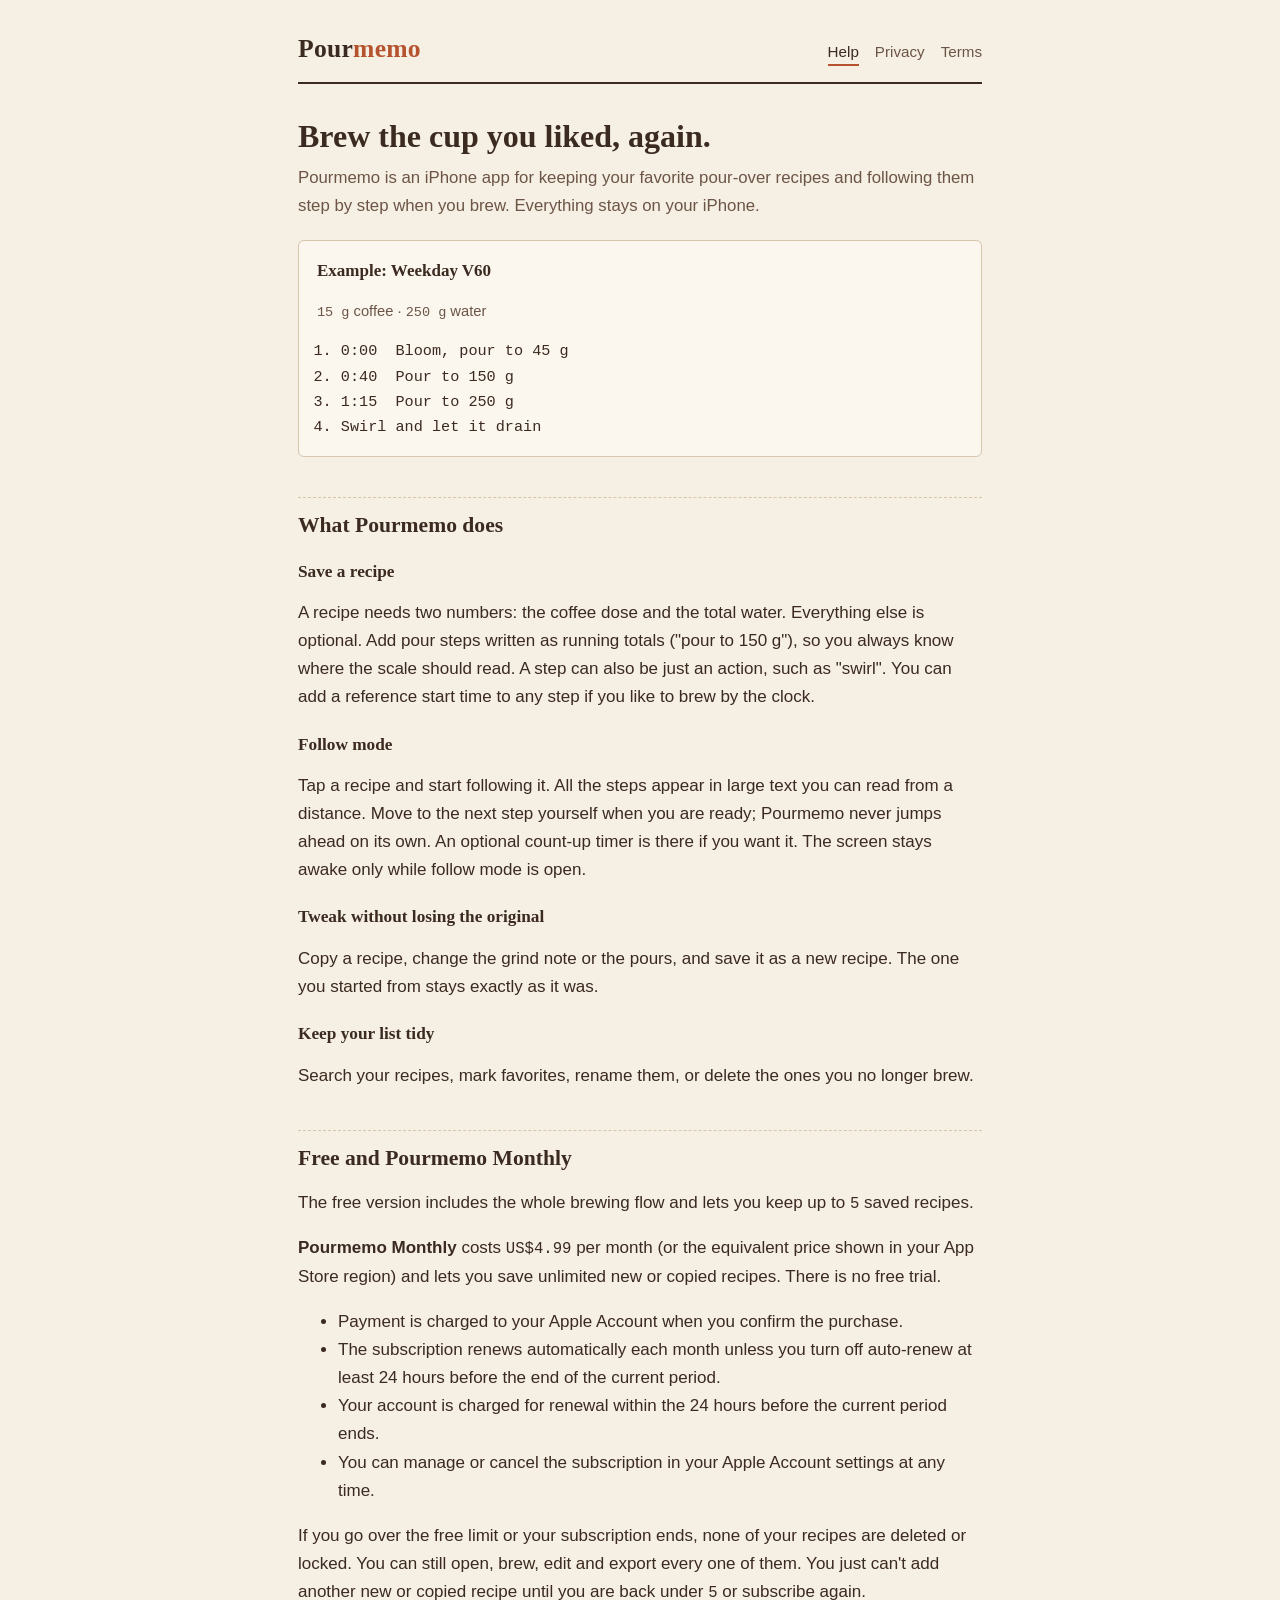
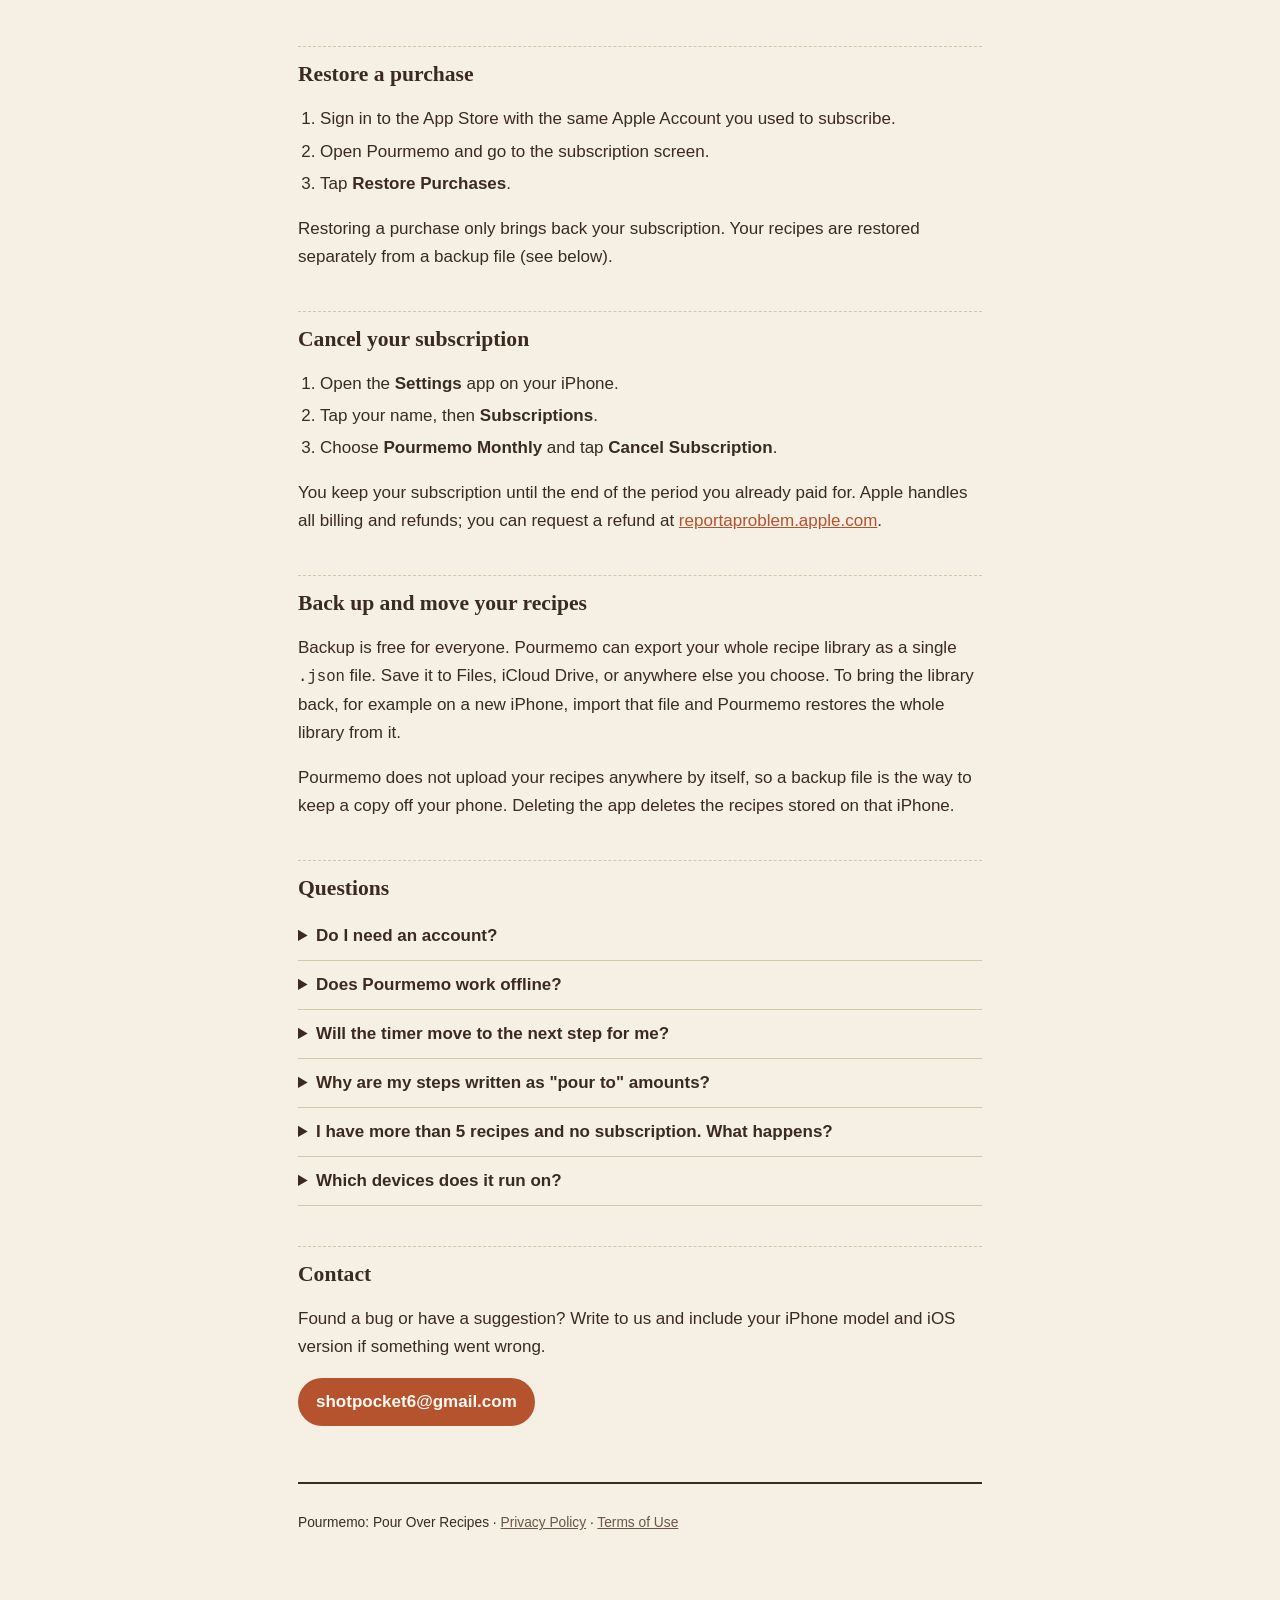
==== index.html @ e1c75323 "Add Pourmemo support, privacy and terms pages Privacy policy is Claude's draft pending Muse review. " ====
<!doctype html>
<html lang="en">
<head>
<meta charset="utf-8">
<meta name="viewport" content="width=device-width, initial-scale=1">
<title>Pourmemo Help</title>
<meta name="description" content="Help for Pourmemo, an iPhone app for saving and re-brewing your pour-over coffee recipes.">
<link rel="stylesheet" href="assets/journal.css">
</head>
<body>
<div class="sheet">
  <header class="masthead">
    <a class="wordmark" href="./">Pour<span>memo</span></a>
    <nav class="tabs" aria-label="Pages">
      <a href="./" aria-current="page">Help</a>
      <a href="privacy/">Privacy</a>
      <a href="terms/">Terms</a>
    </nav>
  </header>

  <main>
    <h1>Brew the cup you liked, again.</h1>
    <p class="lede">Pourmemo is an iPhone app for keeping your favorite pour-over recipes and following them step by step when you brew. Everything stays on your iPhone.</p>

    <div class="recipe" aria-label="Example recipe">
      <p class="recipe-title">Example: Weekday V60</p>
      <p class="note"><span class="num">15 g</span> coffee &middot; <span class="num">250 g</span> water</p>
      <ol>
        <li>0:00 &nbsp;Bloom, pour to 45 g</li>
        <li>0:40 &nbsp;Pour to 150 g</li>
        <li>1:15 &nbsp;Pour to 250 g</li>
        <li>Swirl and let it drain</li>
      </ol>
    </div>

    <h2>What Pourmemo does</h2>
    <h3>Save a recipe</h3>
    <p>A recipe needs two numbers: the coffee dose and the total water. Everything else is optional. Add pour steps written as running totals ("pour to 150 g"), so you always know where the scale should read. A step can also be just an action, such as "swirl". You can add a reference start time to any step if you like to brew by the clock.</p>
    <h3>Follow mode</h3>
    <p>Tap a recipe and start following it. All the steps appear in large text you can read from a distance. Move to the next step yourself when you are ready; Pourmemo never jumps ahead on its own. An optional count-up timer is there if you want it. The screen stays awake only while follow mode is open.</p>
    <h3>Tweak without losing the original</h3>
    <p>Copy a recipe, change the grind note or the pours, and save it as a new recipe. The one you started from stays exactly as it was.</p>
    <h3>Keep your list tidy</h3>
    <p>Search your recipes, mark favorites, rename them, or delete the ones you no longer brew.</p>

    <h2>Free and Pourmemo Monthly</h2>
    <p>The free version includes the whole brewing flow and lets you keep up to <span class="num">5</span> saved recipes.</p>
    <p><strong>Pourmemo Monthly</strong> costs <span class="num">US$4.99</span> per month (or the equivalent price shown in your App Store region) and lets you save unlimited new or copied recipes. There is no free trial.</p>
    <ul>
      <li>Payment is charged to your Apple Account when you confirm the purchase.</li>
      <li>The subscription renews automatically each month unless you turn off auto-renew at least 24 hours before the end of the current period.</li>
      <li>Your account is charged for renewal within the 24 hours before the current period ends.</li>
      <li>You can manage or cancel the subscription in your Apple Account settings at any time.</li>
    </ul>
    <p>If you go over the free limit or your subscription ends, none of your recipes are deleted or locked. You can still open, brew, edit and export every one of them. You just can't add another new or copied recipe until you are back under <span class="num">5</span> or subscribe again.</p>

    <h2>Restore a purchase</h2>
    <ol class="steps">
      <li>Sign in to the App Store with the same Apple Account you used to subscribe.</li>
      <li>Open Pourmemo and go to the subscription screen.</li>
      <li>Tap <strong>Restore Purchases</strong>.</li>
    </ol>
    <p>Restoring a purchase only brings back your subscription. Your recipes are restored separately from a backup file (see below).</p>

    <h2>Cancel your subscription</h2>
    <ol class="steps">
      <li>Open the <strong>Settings</strong> app on your iPhone.</li>
      <li>Tap your name, then <strong>Subscriptions</strong>.</li>
      <li>Choose <strong>Pourmemo Monthly</strong> and tap <strong>Cancel Subscription</strong>.</li>
    </ol>
    <p>You keep your subscription until the end of the period you already paid for. Apple handles all billing and refunds; you can request a refund at <a href="https://reportaproblem.apple.com">reportaproblem.apple.com</a>.</p>

    <h2>Back up and move your recipes</h2>
    <p>Backup is free for everyone. Pourmemo can export your whole recipe library as a single <span class="num">.json</span> file. Save it to Files, iCloud Drive, or anywhere else you choose. To bring the library back, for example on a new iPhone, import that file and Pourmemo restores the whole library from it.</p>
    <p>Pourmemo does not upload your recipes anywhere by itself, so a backup file is the way to keep a copy off your phone. Deleting the app deletes the recipes stored on that iPhone.</p>

    <h2>Questions</h2>
    <details>
      <summary>Do I need an account?</summary>
      <p>No. There is no sign-up and no login.</p>
    </details>
    <details>
      <summary>Does Pourmemo work offline?</summary>
      <p>Yes. Saving, editing and brewing all work without a connection. Buying or restoring a subscription needs the App Store to be reachable.</p>
    </details>
    <details>
      <summary>Will the timer move to the next step for me?</summary>
      <p>No. The timer only counts up. You switch steps yourself, so a slow drawdown never puts you on the wrong pour.</p>
    </details>
    <details>
      <summary>Why are my steps written as "pour to" amounts?</summary>
      <p>Most brewers watch the scale's running total while pouring. Writing each step as the total to reach means you never have to add numbers in your head mid-pour.</p>
    </details>
    <details>
      <summary>I have more than 5 recipes and no subscription. What happens?</summary>
      <p>Nothing is removed. You can view, brew, edit and export all of them. Only adding new or copied recipes is paused.</p>
    </details>
    <details>
      <summary>Which devices does it run on?</summary>
      <p>Pourmemo is made for iPhone.</p>
    </details>

    <h2>Contact</h2>
    <p>Found a bug or have a suggestion? Write to us and include your iPhone model and iOS version if something went wrong.</p>
    <p><a class="mail" href="mailto:shotpocket6@gmail.com?subject=Pourmemo%20support">shotpocket6@gmail.com</a></p>
  </main>

  <footer class="colophon">
    <p>Pourmemo: Pour Over Recipes &middot; <a href="privacy/">Privacy Policy</a> &middot; <a href="terms/">Terms of Use</a></p>
  </footer>
</div>
</body>
</html>
---- assets/journal.css ----
/* Pourmemo support pages: coffee journal look */
:root {
  --paper: #f6efe3;
  --paper-deep: #ece1cf;
  --ink: #3b2a20;
  --ink-soft: #6b5546;
  --rule: #d6c6ad;
  --terracotta: #b5532f;
  --terracotta-ink: #fff8f0;
  --card: #fbf6ee;
}
@media (prefers-color-scheme: dark) {
  :root {
    --paper: #1f1813;
    --paper-deep: #2a211a;
    --ink: #efe3d3;
    --ink-soft: #c4b09b;
    --rule: #4a3a2e;
    --terracotta: #e07a52;
    --terracotta-ink: #1f1813;
    --card: #271e18;
  }
}
* { box-sizing: border-box; }
html { -webkit-text-size-adjust: 100%; }
body {
  margin: 0;
  background: var(--paper);
  color: var(--ink);
  font: 17px/1.65 -apple-system, "Helvetica Neue", Arial, sans-serif;
}
.sheet { max-width: 720px; margin: 0 auto; padding: 28px 18px 64px; }
.masthead {
  display: flex; align-items: baseline; justify-content: space-between;
  flex-wrap: wrap; gap: 8px 20px;
  border-bottom: 2px solid var(--ink); padding-bottom: 12px;
}
.wordmark {
  font-family: "New York", Georgia, "Times New Roman", serif;
  font-size: 1.6rem; font-weight: 700; color: var(--ink); text-decoration: none;
  letter-spacing: 0.01em;
}
.wordmark span { color: var(--terracotta); }
.tabs { display: flex; gap: 16px; font-size: 0.95rem; }
.tabs a { color: var(--ink-soft); text-decoration: none; }
.tabs a[aria-current="page"] { color: var(--ink); border-bottom: 2px solid var(--terracotta); }
h1, h2, h3 { font-family: "New York", Georgia, "Times New Roman", serif; line-height: 1.25; }
h1 { font-size: 2rem; margin: 32px 0 8px; }
h2 { font-size: 1.35rem; margin: 40px 0 10px; padding-top: 14px; border-top: 1px dashed var(--rule); }
h3 { font-size: 1.08rem; margin: 22px 0 4px; }
p, li { color: var(--ink); }
.lede { color: var(--ink-soft); font-size: 1.05rem; margin-top: 0; }
a { color: var(--terracotta); }
.num, code { font-family: ui-monospace, "SF Mono", Menlo, Consolas, monospace; font-size: 0.92em; }
.recipe {
  background: var(--card); border: 1px solid var(--rule); border-radius: 6px;
  padding: 16px 18px; margin: 20px 0;
}
.recipe-title { font-family: "New York", Georgia, serif; font-weight: 700; margin: 0 0 6px; }
.recipe ol { margin: 8px 0 0; padding-left: 1.4em; }
.recipe li { font-family: ui-monospace, "SF Mono", Menlo, Consolas, monospace; font-size: 0.95rem; }
.note { color: var(--ink-soft); font-size: 0.92rem; }
.steps { padding-left: 1.3em; }
.steps li { margin: 4px 0; }
details { border-bottom: 1px solid var(--rule); padding: 10px 0; }
summary { cursor: pointer; font-weight: 600; }
details p { margin: 8px 0 2px; }
.mail {
  display: inline-block; background: var(--terracotta); color: var(--terracotta-ink);
  padding: 10px 18px; border-radius: 999px; text-decoration: none; font-weight: 600;
}
.colophon {
  margin-top: 56px; padding-top: 14px; border-top: 2px solid var(--ink);
  font-size: 0.86rem; color: var(--ink-soft);
}
.colophon a { color: var(--ink-soft); }
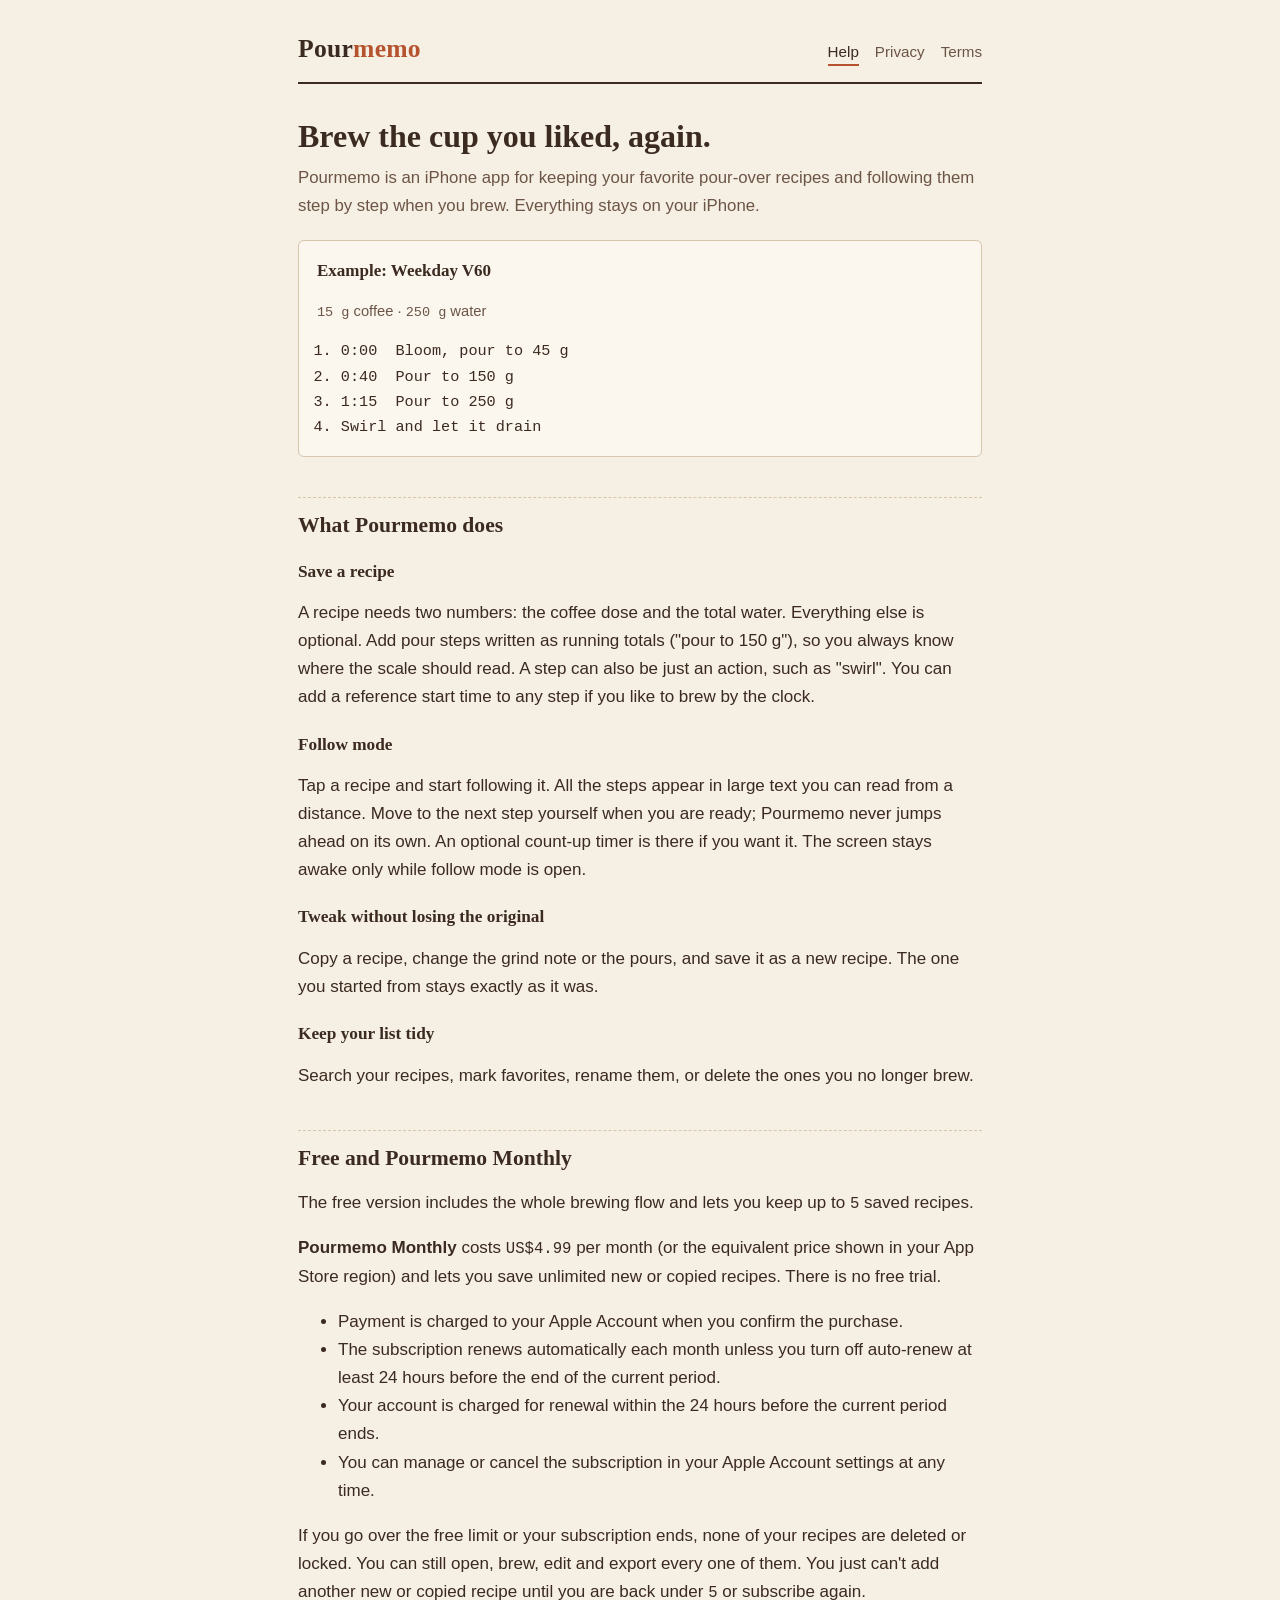
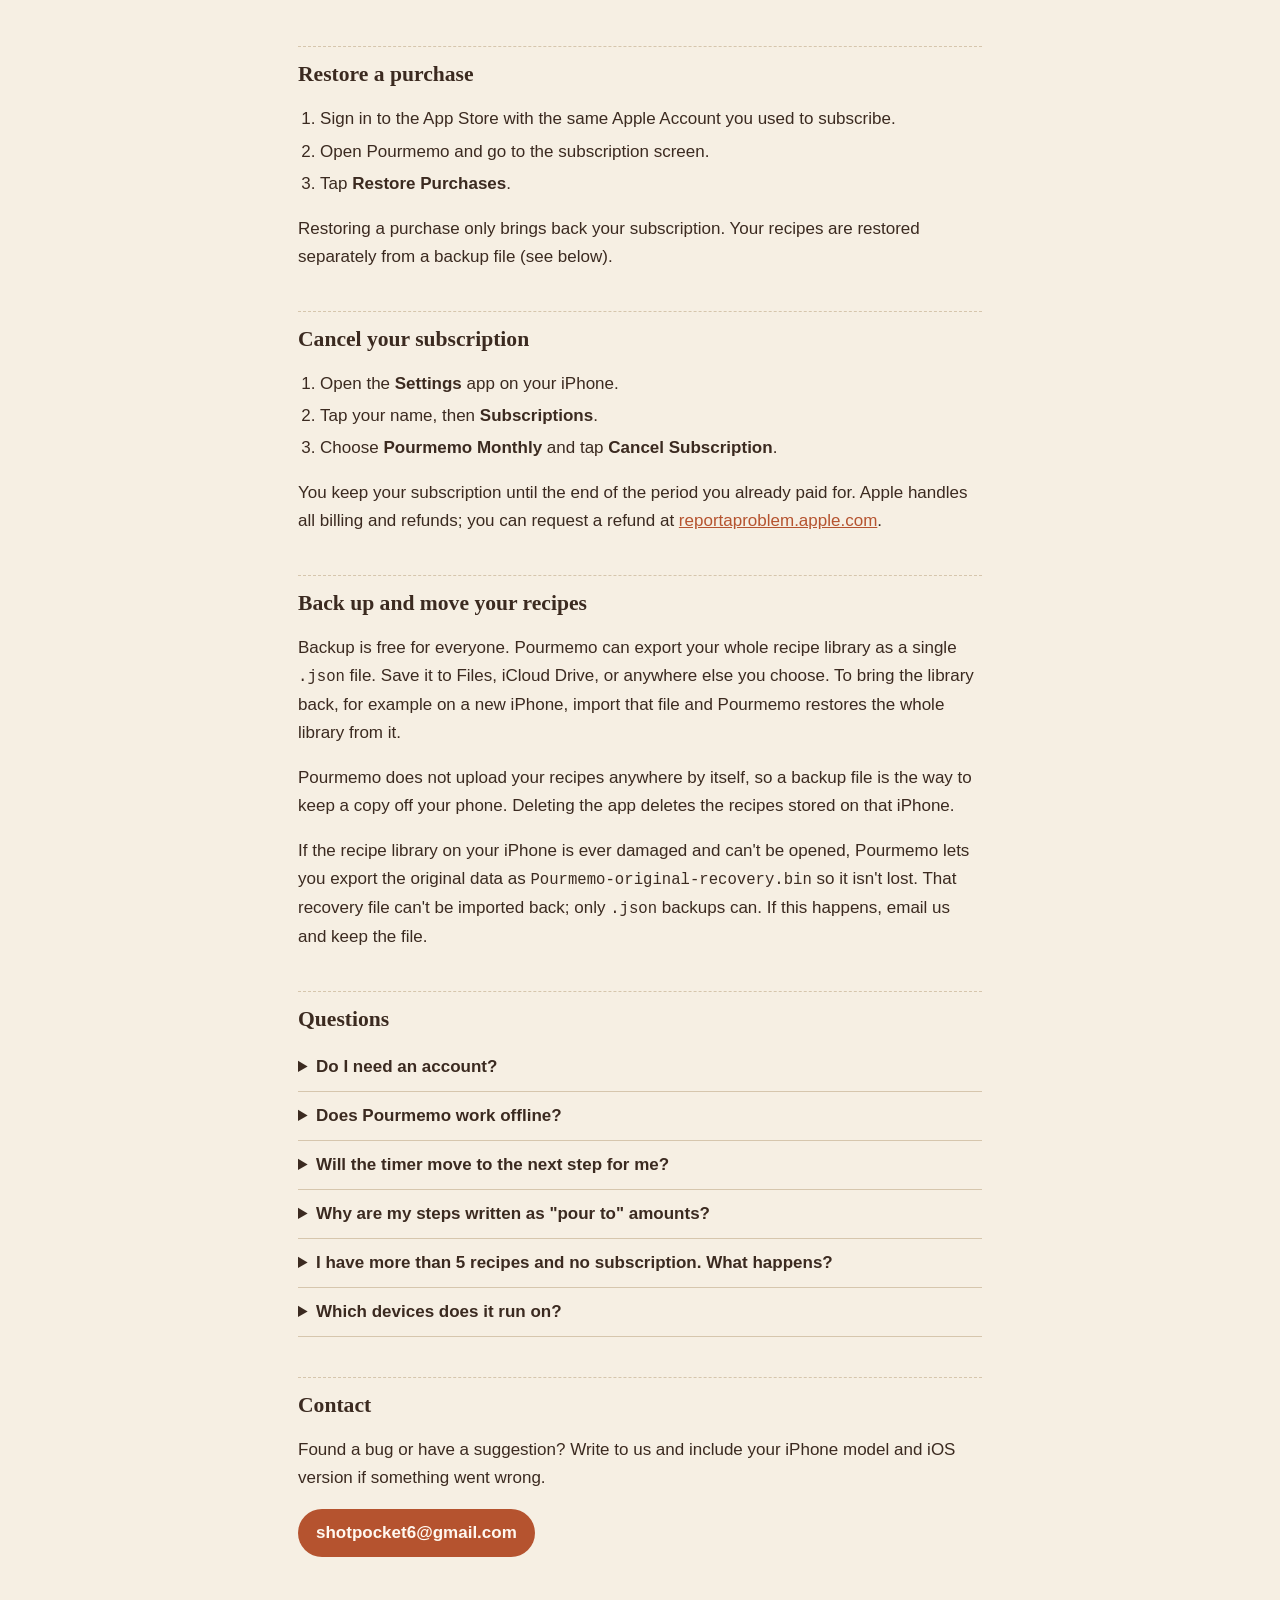
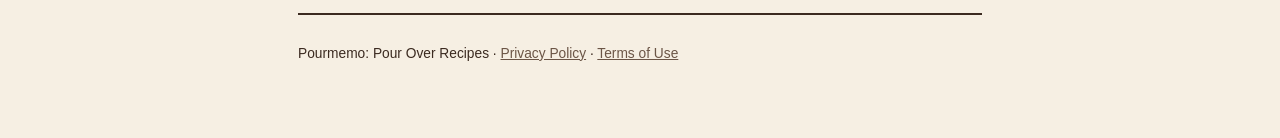
==== commit 3971233a: "Mention damaged-library recovery file in privacy policy and help Co-Authored-By: Claude Opus 5.5 (1M" ====
--- a/index.html
+++ b/index.html
@@ -73,6 +73,7 @@
     <h2>Back up and move your recipes</h2>
     <p>Backup is free for everyone. Pourmemo can export your whole recipe library as a single <span class="num">.json</span> file. Save it to Files, iCloud Drive, or anywhere else you choose. To bring the library back, for example on a new iPhone, import that file and Pourmemo restores the whole library from it.</p>
     <p>Pourmemo does not upload your recipes anywhere by itself, so a backup file is the way to keep a copy off your phone. Deleting the app deletes the recipes stored on that iPhone.</p>
+    <p>If the recipe library on your iPhone is ever damaged and can't be opened, Pourmemo lets you export the original data as <span class="num">Pourmemo-original-recovery.bin</span> so it isn't lost. That recovery file can't be imported back; only <span class="num">.json</span> backups can. If this happens, email us and keep the file.</p>
 
     <h2>Questions</h2>
     <details>
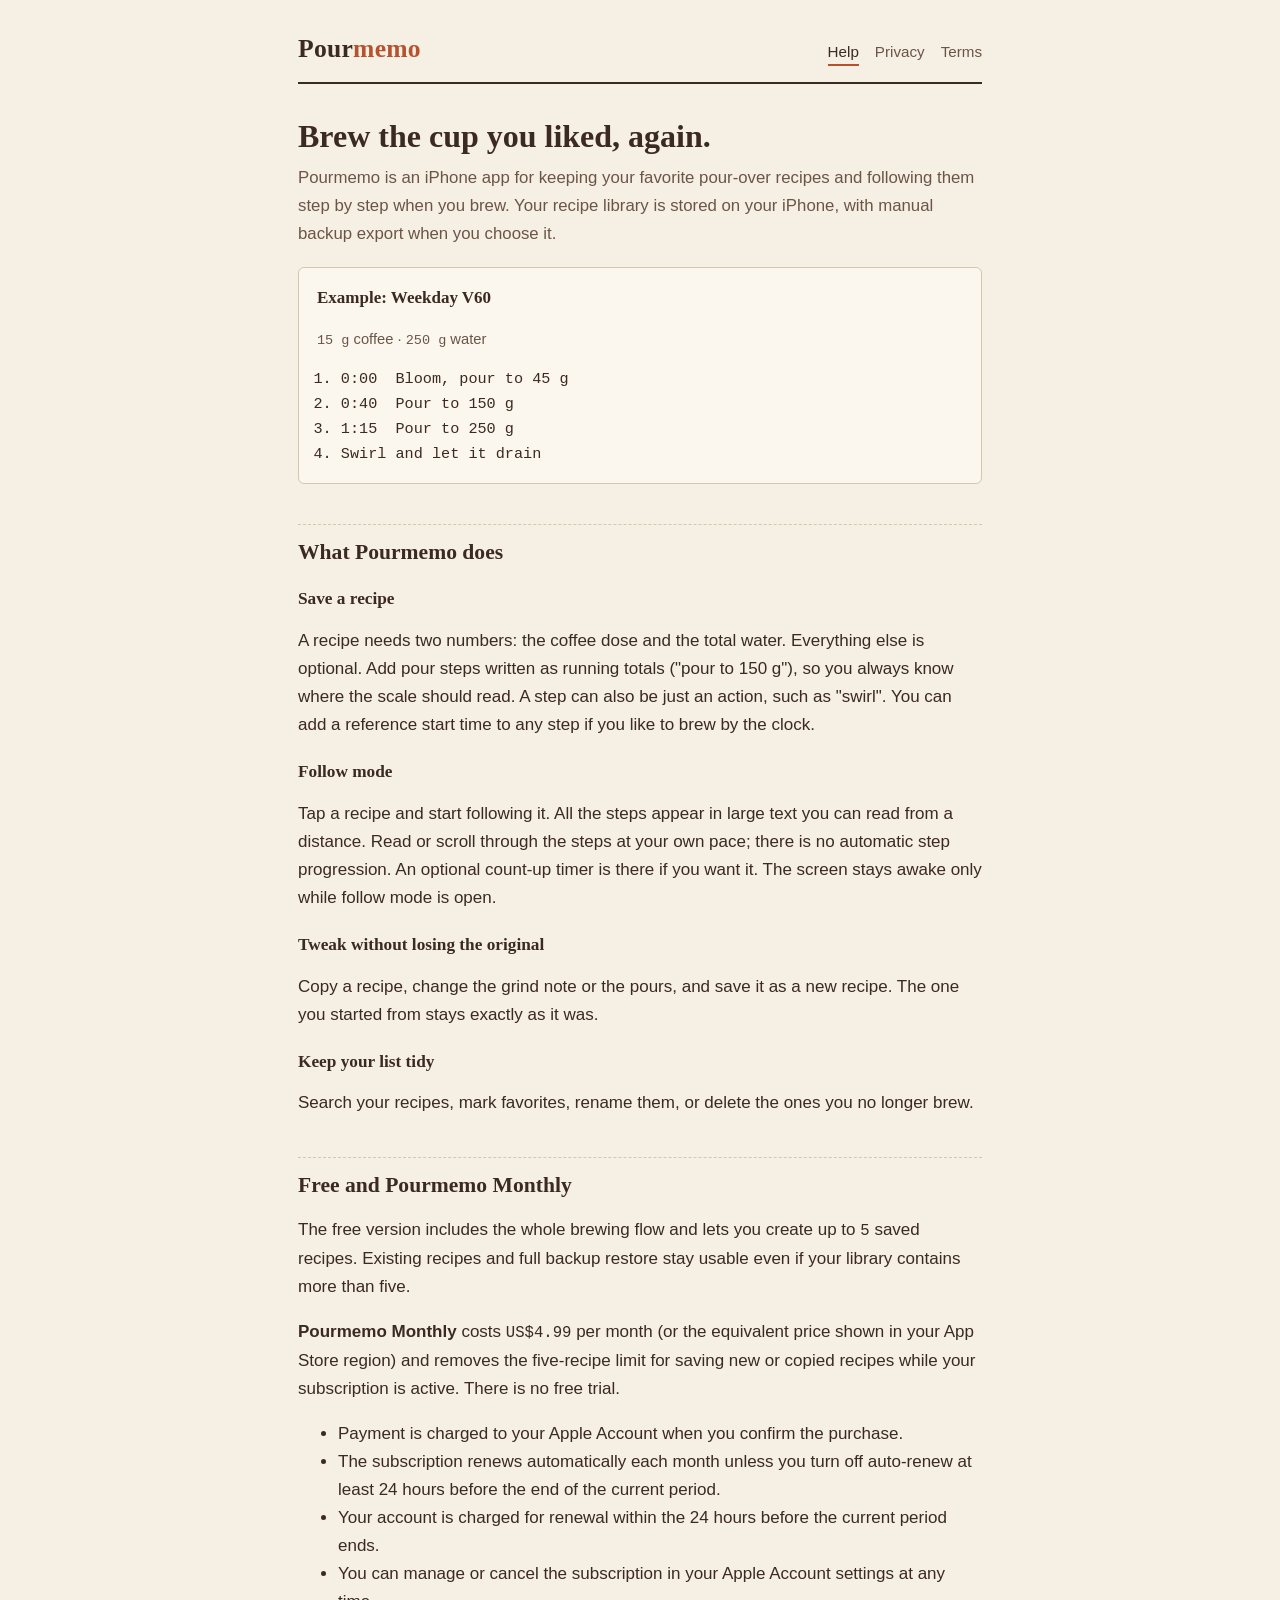
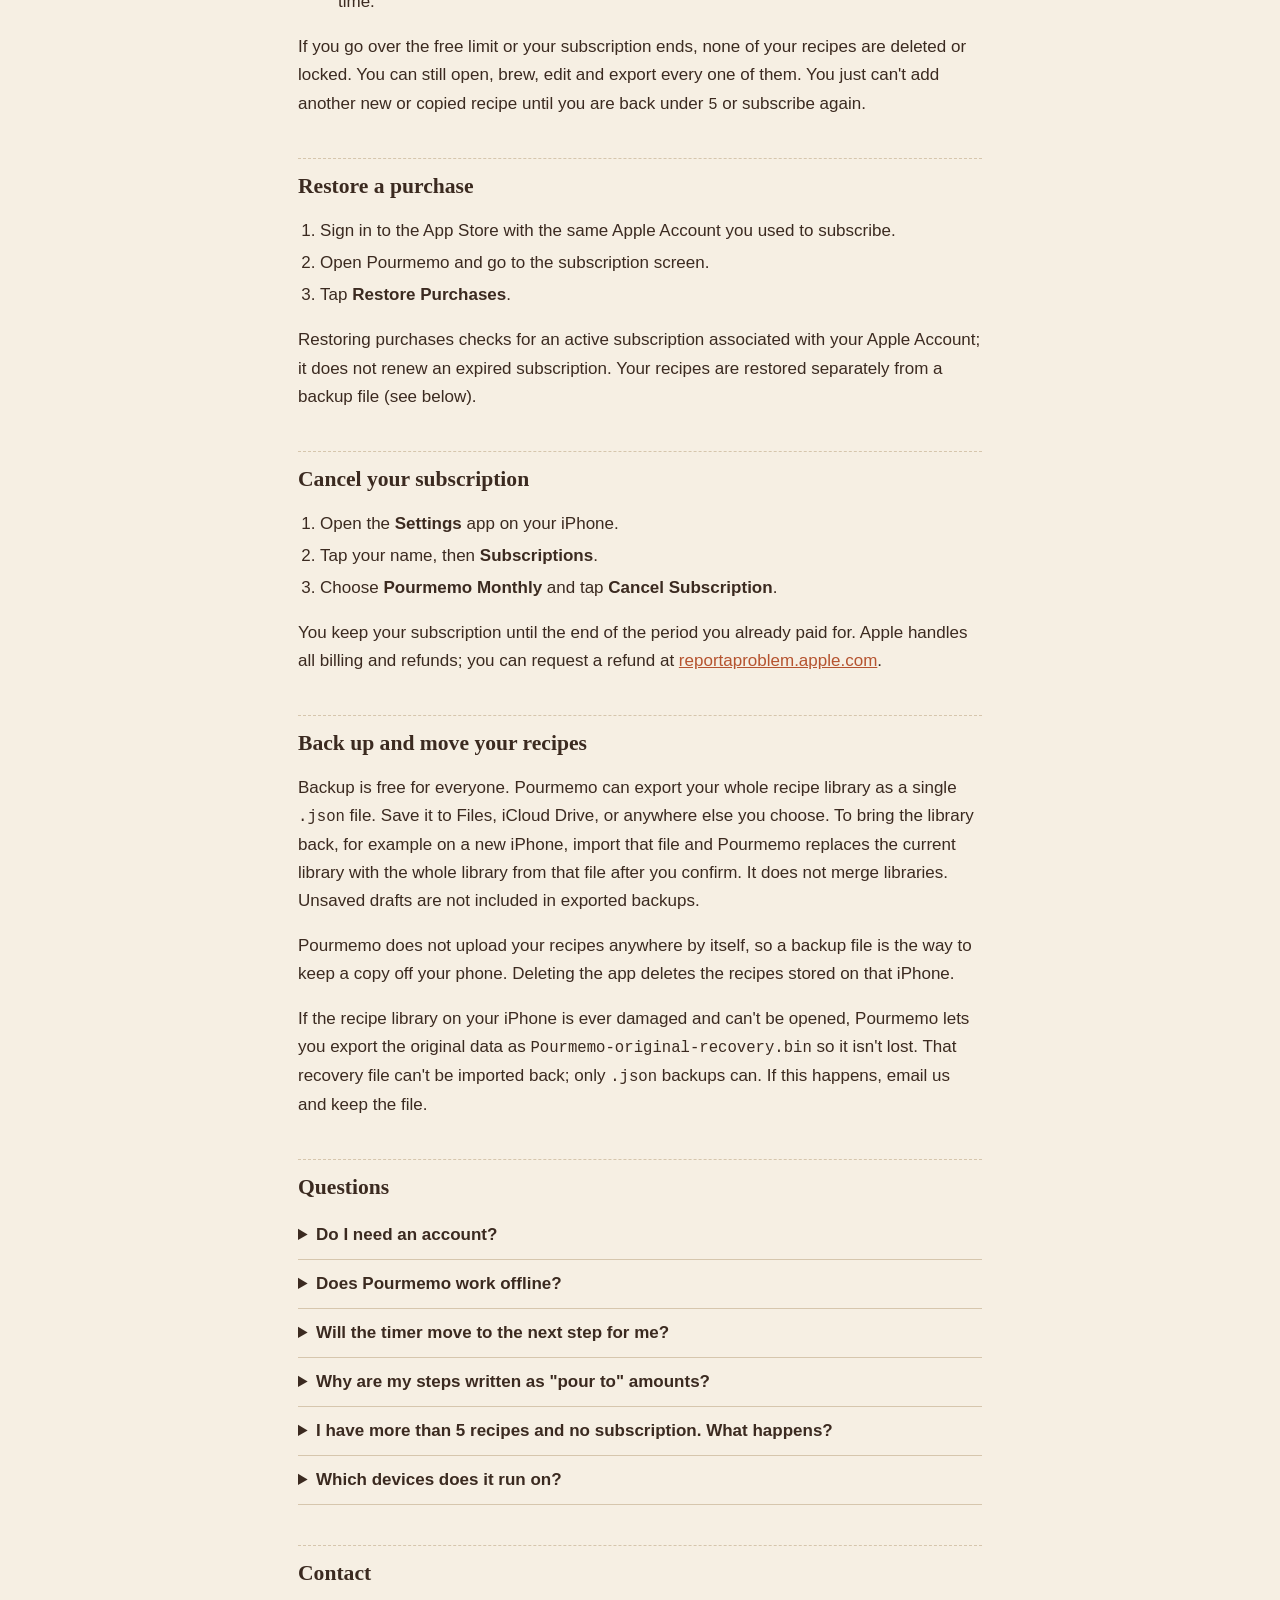
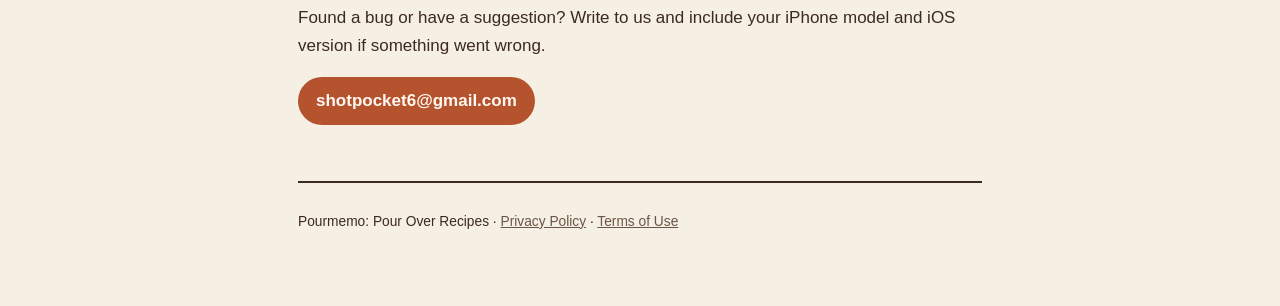
==== commit f29458cb: "Align support and privacy copy with reviewed Pourmemo behavior" ====
--- a/index.html
+++ b/index.html
@@ -20,7 +20,7 @@
 
   <main>
     <h1>Brew the cup you liked, again.</h1>
-    <p class="lede">Pourmemo is an iPhone app for keeping your favorite pour-over recipes and following them step by step when you brew. Everything stays on your iPhone.</p>
+    <p class="lede">Pourmemo is an iPhone app for keeping your favorite pour-over recipes and following them step by step when you brew. Your recipe library is stored on your iPhone, with manual backup export when you choose it.</p>
 
     <div class="recipe" aria-label="Example recipe">
       <p class="recipe-title">Example: Weekday V60</p>
@@ -37,15 +37,15 @@
     <h3>Save a recipe</h3>
     <p>A recipe needs two numbers: the coffee dose and the total water. Everything else is optional. Add pour steps written as running totals ("pour to 150 g"), so you always know where the scale should read. A step can also be just an action, such as "swirl". You can add a reference start time to any step if you like to brew by the clock.</p>
     <h3>Follow mode</h3>
-    <p>Tap a recipe and start following it. All the steps appear in large text you can read from a distance. Move to the next step yourself when you are ready; Pourmemo never jumps ahead on its own. An optional count-up timer is there if you want it. The screen stays awake only while follow mode is open.</p>
+    <p>Tap a recipe and start following it. All the steps appear in large text you can read from a distance. Read or scroll through the steps at your own pace; there is no automatic step progression. An optional count-up timer is there if you want it. The screen stays awake only while follow mode is open.</p>
     <h3>Tweak without losing the original</h3>
     <p>Copy a recipe, change the grind note or the pours, and save it as a new recipe. The one you started from stays exactly as it was.</p>
     <h3>Keep your list tidy</h3>
     <p>Search your recipes, mark favorites, rename them, or delete the ones you no longer brew.</p>
 
     <h2>Free and Pourmemo Monthly</h2>
-    <p>The free version includes the whole brewing flow and lets you keep up to <span class="num">5</span> saved recipes.</p>
-    <p><strong>Pourmemo Monthly</strong> costs <span class="num">US$4.99</span> per month (or the equivalent price shown in your App Store region) and lets you save unlimited new or copied recipes. There is no free trial.</p>
+    <p>The free version includes the whole brewing flow and lets you create up to <span class="num">5</span> saved recipes. Existing recipes and full backup restore stay usable even if your library contains more than five.</p>
+    <p><strong>Pourmemo Monthly</strong> costs <span class="num">US$4.99</span> per month (or the equivalent price shown in your App Store region) and removes the five-recipe limit for saving new or copied recipes while your subscription is active. There is no free trial.</p>
     <ul>
       <li>Payment is charged to your Apple Account when you confirm the purchase.</li>
       <li>The subscription renews automatically each month unless you turn off auto-renew at least 24 hours before the end of the current period.</li>
@@ -60,7 +60,7 @@
       <li>Open Pourmemo and go to the subscription screen.</li>
       <li>Tap <strong>Restore Purchases</strong>.</li>
     </ol>
-    <p>Restoring a purchase only brings back your subscription. Your recipes are restored separately from a backup file (see below).</p>
+    <p>Restoring purchases checks for an active subscription associated with your Apple Account; it does not renew an expired subscription. Your recipes are restored separately from a backup file (see below).</p>
 
     <h2>Cancel your subscription</h2>
     <ol class="steps">
@@ -71,7 +71,7 @@
     <p>You keep your subscription until the end of the period you already paid for. Apple handles all billing and refunds; you can request a refund at <a href="https://reportaproblem.apple.com">reportaproblem.apple.com</a>.</p>
 
     <h2>Back up and move your recipes</h2>
-    <p>Backup is free for everyone. Pourmemo can export your whole recipe library as a single <span class="num">.json</span> file. Save it to Files, iCloud Drive, or anywhere else you choose. To bring the library back, for example on a new iPhone, import that file and Pourmemo restores the whole library from it.</p>
+    <p>Backup is free for everyone. Pourmemo can export your whole recipe library as a single <span class="num">.json</span> file. Save it to Files, iCloud Drive, or anywhere else you choose. To bring the library back, for example on a new iPhone, import that file and Pourmemo replaces the current library with the whole library from that file after you confirm. It does not merge libraries. Unsaved drafts are not included in exported backups.</p>
     <p>Pourmemo does not upload your recipes anywhere by itself, so a backup file is the way to keep a copy off your phone. Deleting the app deletes the recipes stored on that iPhone.</p>
     <p>If the recipe library on your iPhone is ever damaged and can't be opened, Pourmemo lets you export the original data as <span class="num">Pourmemo-original-recovery.bin</span> so it isn't lost. That recovery file can't be imported back; only <span class="num">.json</span> backups can. If this happens, email us and keep the file.</p>
 
@@ -82,11 +82,11 @@
     </details>
     <details>
       <summary>Does Pourmemo work offline?</summary>
-      <p>Yes. Saving, editing and brewing all work without a connection. Buying or restoring a subscription needs the App Store to be reachable.</p>
+      <p>You can open, edit and brew saved recipes offline, and create recipes within the free limit. Creating beyond five requires a subscription with a verified, unexpired entitlement; if its known expiry has passed, reconnect to refresh it. Buying or restoring a subscription needs the App Store to be reachable.</p>
     </details>
     <details>
       <summary>Will the timer move to the next step for me?</summary>
-      <p>No. The timer only counts up. You switch steps yourself, so a slow drawdown never puts you on the wrong pour.</p>
+      <p>No. The timer only counts up. All steps stay in a scrollable list for you to follow at your own pace.</p>
     </details>
     <details>
       <summary>Why are my steps written as "pour to" amounts?</summary>
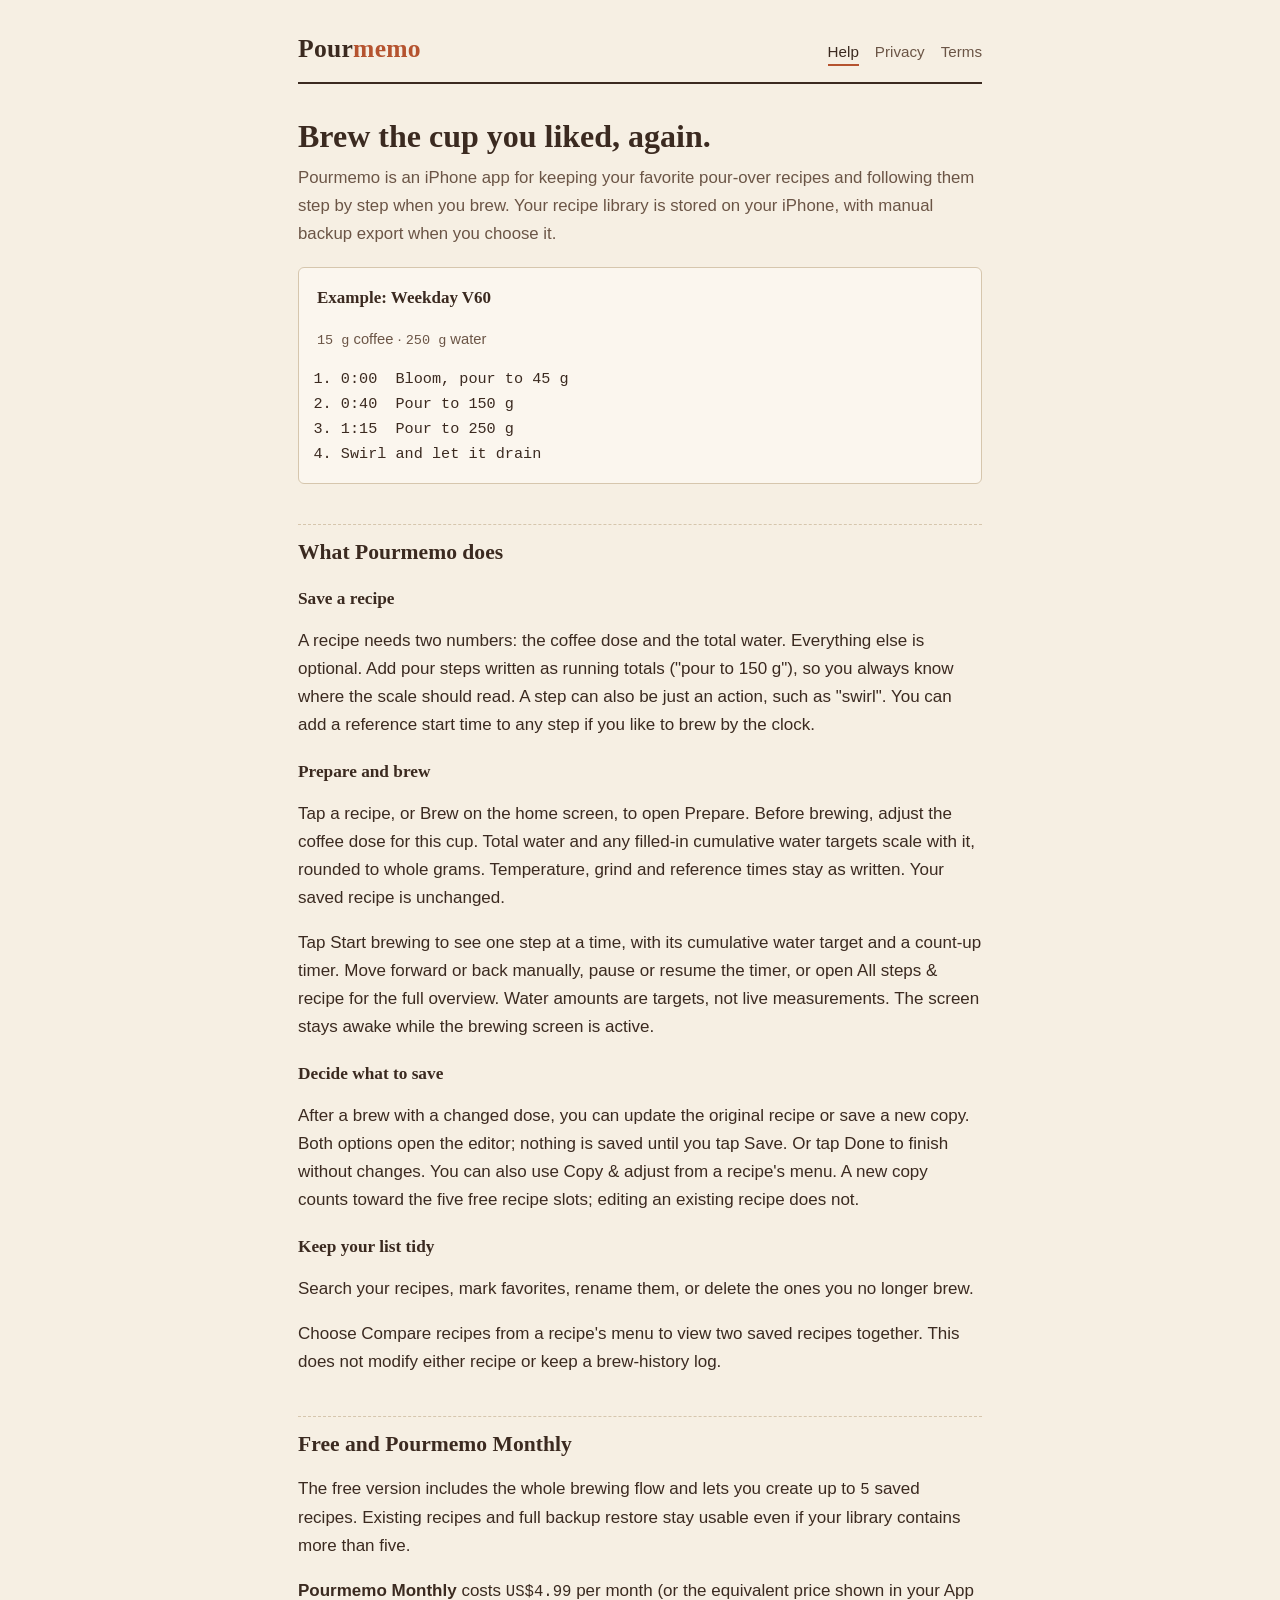
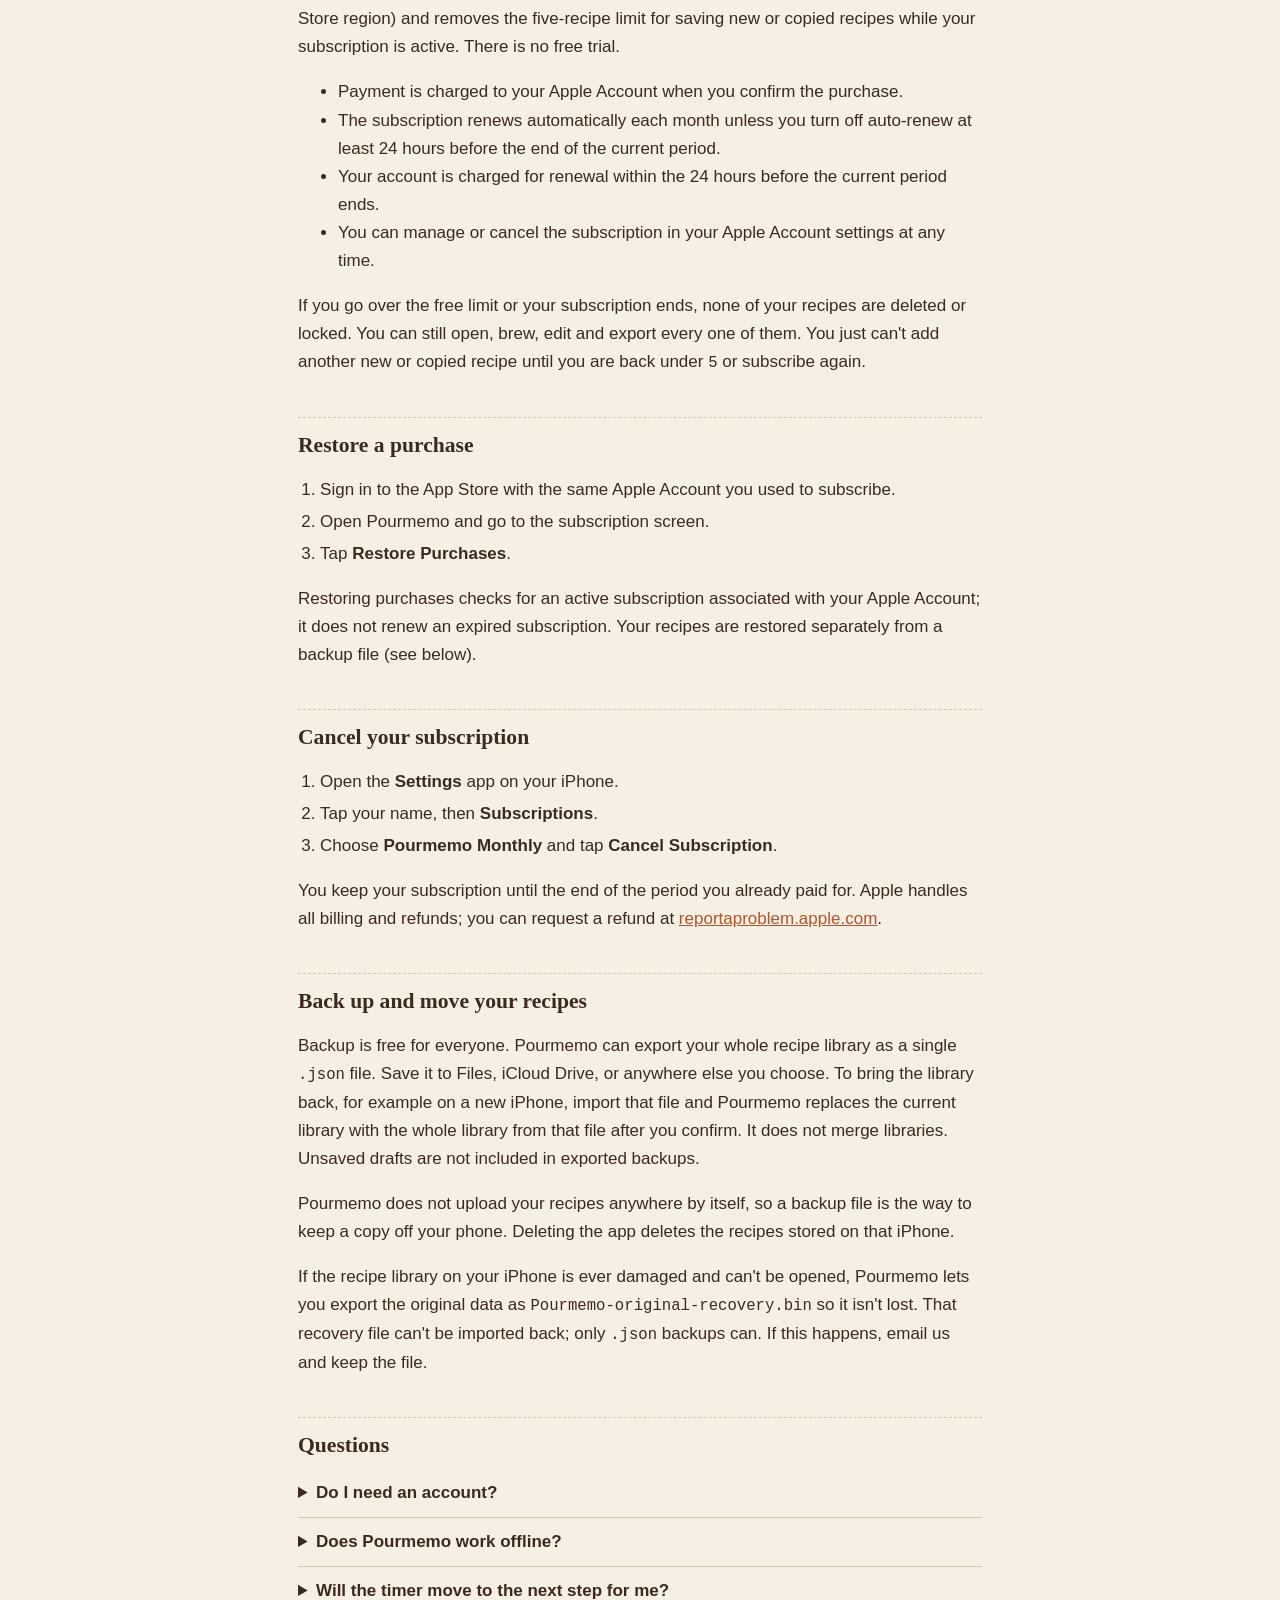
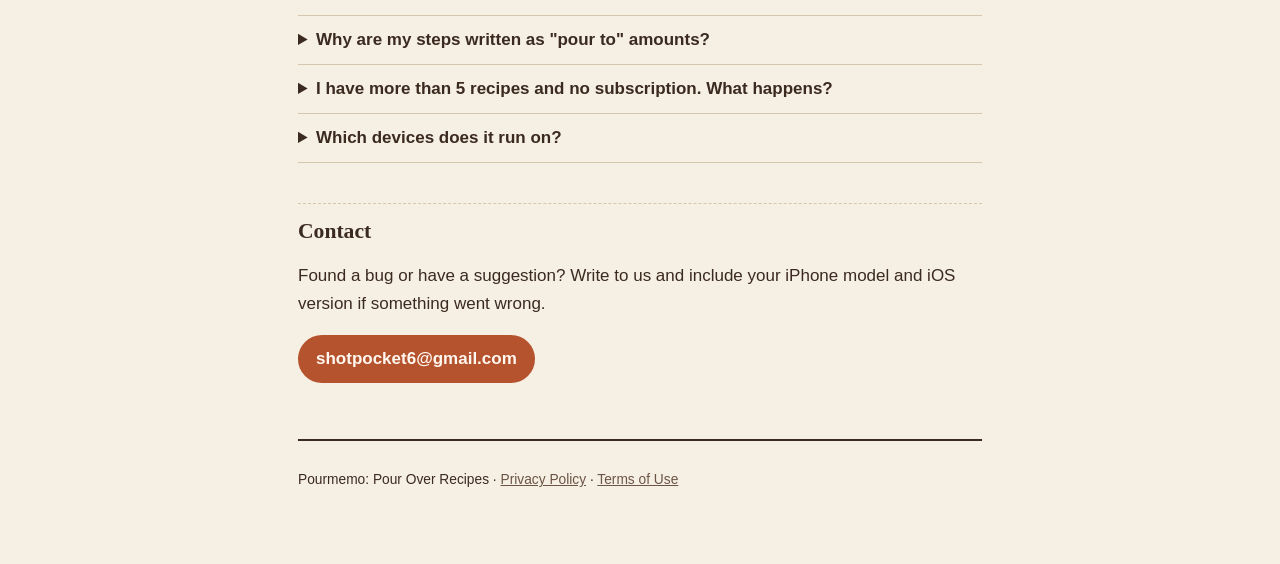
==== commit d3496b0a: "Update Pourmemo help for preparation and step-by-step brewing" ====
--- a/index.html
+++ b/index.html
@@ -36,12 +36,15 @@
     <h2>What Pourmemo does</h2>
     <h3>Save a recipe</h3>
     <p>A recipe needs two numbers: the coffee dose and the total water. Everything else is optional. Add pour steps written as running totals ("pour to 150 g"), so you always know where the scale should read. A step can also be just an action, such as "swirl". You can add a reference start time to any step if you like to brew by the clock.</p>
-    <h3>Follow mode</h3>
-    <p>Tap a recipe and start following it. All the steps appear in large text you can read from a distance. Read or scroll through the steps at your own pace; there is no automatic step progression. An optional count-up timer is there if you want it. The screen stays awake only while follow mode is open.</p>
-    <h3>Tweak without losing the original</h3>
-    <p>Copy a recipe, change the grind note or the pours, and save it as a new recipe. The one you started from stays exactly as it was.</p>
+    <h3>Prepare and brew</h3>
+    <p>Tap a recipe, or Brew on the home screen, to open Prepare. Before brewing, adjust the coffee dose for this cup. Total water and any filled-in cumulative water targets scale with it, rounded to whole grams. Temperature, grind and reference times stay as written. Your saved recipe is unchanged.</p>
+    <p>Tap Start brewing to see one step at a time, with its cumulative water target and a count-up timer. Move forward or back manually, pause or resume the timer, or open All steps &amp; recipe for the full overview. Water amounts are targets, not live measurements. The screen stays awake while the brewing screen is active.</p>
+
+    <h3>Decide what to save</h3>
+    <p>After a brew with a changed dose, you can update the original recipe or save a new copy. Both options open the editor; nothing is saved until you tap Save. Or tap Done to finish without changes. You can also use Copy &amp; adjust from a recipe's menu. A new copy counts toward the five free recipe slots; editing an existing recipe does not.</p>
     <h3>Keep your list tidy</h3>
     <p>Search your recipes, mark favorites, rename them, or delete the ones you no longer brew.</p>
+    <p>Choose Compare recipes from a recipe's menu to view two saved recipes together. This does not modify either recipe or keep a brew-history log.</p>
 
     <h2>Free and Pourmemo Monthly</h2>
     <p>The free version includes the whole brewing flow and lets you create up to <span class="num">5</span> saved recipes. Existing recipes and full backup restore stay usable even if your library contains more than five.</p>
@@ -86,7 +89,7 @@
     </details>
     <details>
       <summary>Will the timer move to the next step for me?</summary>
-      <p>No. The timer only counts up. All steps stay in a scrollable list for you to follow at your own pace.</p>
+      <p>No. The timer only counts up. Use Next step and Previous step to move manually. All steps &amp; recipe opens the full overview when you need it.</p>
     </details>
     <details>
       <summary>Why are my steps written as "pour to" amounts?</summary>
